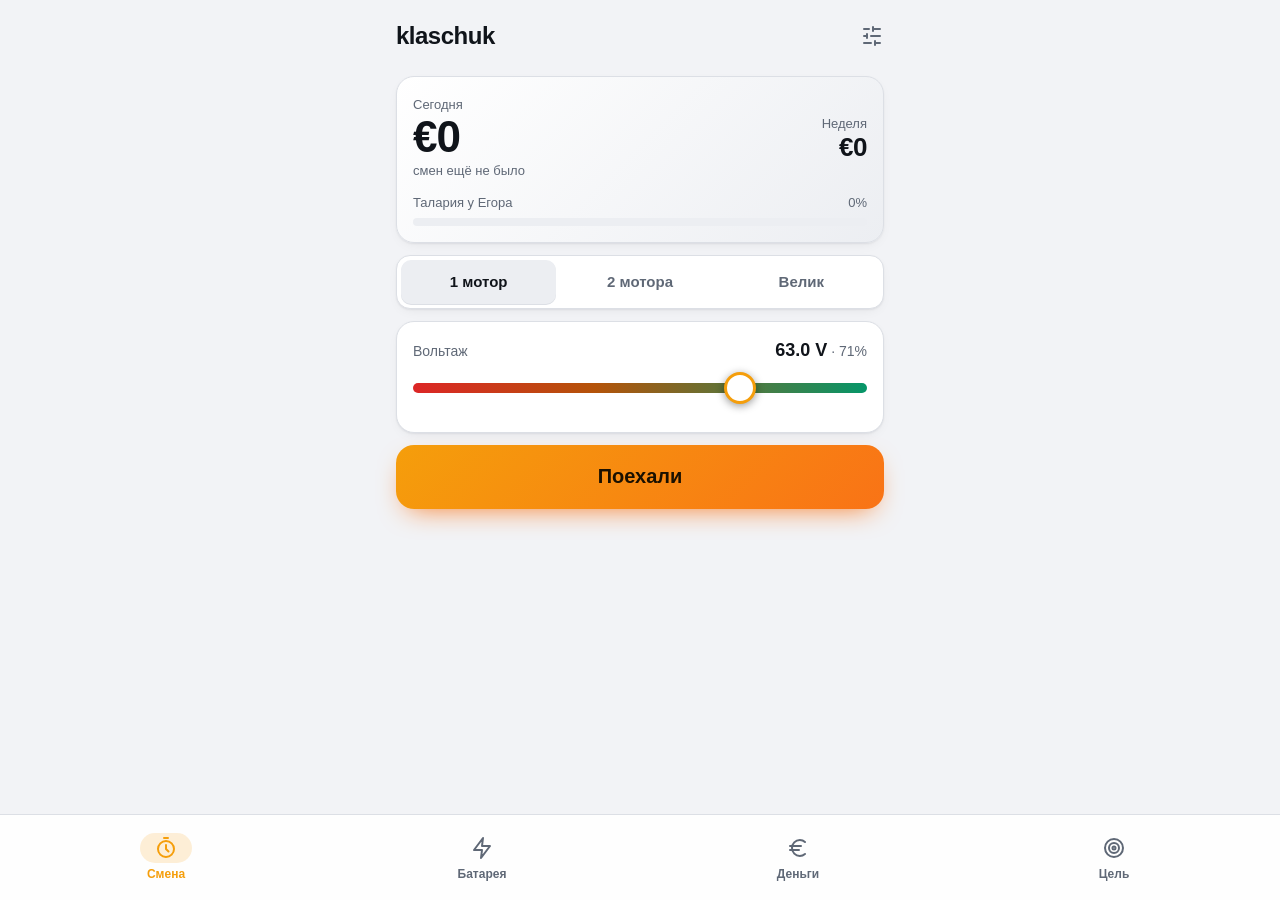
==== index.html @ dcc057a0 "klaschuk: приложение для курьера" ====
<!doctype html>
<html lang="ru">
<head>
<meta charset="utf-8">
<meta name="viewport" content="width=device-width, initial-scale=1, viewport-fit=cover">
<title>klaschuk</title>
<meta name="description" content="Смены, батарея, деньги и цель — для курьера.">
<meta name="theme-color" content="#0b0d12">
<meta name="apple-mobile-web-app-capable" content="yes">
<meta name="mobile-web-app-capable" content="yes">
<meta name="apple-mobile-web-app-status-bar-style" content="black-translucent">
<meta name="apple-mobile-web-app-title" content="klaschuk">
<meta name="robots" content="noindex">
<link rel="manifest" href="manifest.json">
<link rel="icon" href="icons/icon-192.png">
<link rel="apple-touch-icon" href="icons/apple-touch-icon.png">
<link rel="stylesheet" href="style.css?v=8">
</head>
<body>
<svg width="0" height="0" style="position:absolute" aria-hidden="true">
  <defs>
    <linearGradient id="g-accent" x1="0" y1="0" x2="1" y2="1"><stop offset="0" stop-color="#ffb020"/><stop offset="1" stop-color="#ff7a1a"/></linearGradient>
    <symbol id="i-timer" viewBox="0 0 24 24"><circle cx="12" cy="13" r="8"/><path d="M12 9v4l2.5 2.5M10 2h4"/></symbol>
    <symbol id="i-zap" viewBox="0 0 24 24"><path d="M13 2 4 14h8l-1 8 9-12h-8l1-8z"/></symbol>
    <symbol id="i-euro" viewBox="0 0 24 24"><path d="M4 10h11M4 14h9M19 6a7.7 7.7 0 0 0-5.2-2A7.9 7.9 0 0 0 6 12c0 4.4 3.5 8 7.8 8 2 0 3.8-.8 5.2-2"/></symbol>
    <symbol id="i-target" viewBox="0 0 24 24"><circle cx="12" cy="12" r="9"/><circle cx="12" cy="12" r="5"/><circle cx="12" cy="12" r="1.5"/></symbol>
    <symbol id="i-sliders" viewBox="0 0 24 24"><path d="M20 5h-7M9 5H4M20 12h-9M7 12H4M20 19h-5M11 19H4M13 3v4M7 10v4M15 17v4"/></symbol>
    <symbol id="i-home" viewBox="0 0 24 24"><path d="M3 10.5 12 3l9 7.5M5 9v12h14V9M10 21v-6h4v6"/></symbol>
    <symbol id="i-snow" viewBox="0 0 24 24"><path d="M12 2v20M2 12h20M5 5l14 14M19 5 5 19"/></symbol>
    <symbol id="i-x" viewBox="0 0 24 24"><path d="M18 6 6 18M6 6l12 12"/></symbol>
    <symbol id="i-pause" viewBox="0 0 24 24"><path d="M9 5v14M15 5v14"/></symbol>
    <symbol id="i-play" viewBox="0 0 24 24"><path d="M7 4v16l12-8z"/></symbol>
    <symbol id="i-plus" viewBox="0 0 24 24"><path d="M12 5v14M5 12h14"/></symbol>
    <symbol id="i-minus" viewBox="0 0 24 24"><path d="M5 12h14"/></symbol>
    <symbol id="i-flag" viewBox="0 0 24 24"><path d="M5 22V4M5 4h12l-2 4 2 4H5"/></symbol>
  </defs>
</svg>
<header class="top">
  <h1>klaschuk <i id="live" class="pulse" hidden aria-label="Смена идёт"></i></h1>
  <button class="icon" data-tab="settings" aria-label="Настройки"><svg class="ic" aria-hidden="true"><use href="#i-sliders"/></svg></button>
</header>
<main id="view"></main>
<nav class="tabs" id="tabs" aria-label="Разделы">
  <button data-tab="shift"><svg class="ic" aria-hidden="true"><use href="#i-timer"/></svg>Смена</button>
  <button data-tab="battery"><svg class="ic" aria-hidden="true"><use href="#i-zap"/></svg>Батарея</button>
  <button data-tab="money"><svg class="ic" aria-hidden="true"><use href="#i-euro"/></svg>Деньги</button>
  <button data-tab="goal"><svg class="ic" aria-hidden="true"><use href="#i-target"/></svg>Цель</button>
</nav>
<div id="toast" class="toast" role="status" aria-live="polite" hidden><span></span><button hidden></button></div>
<input type="file" id="importFile" accept="application/json,.json" hidden>
<script src="app.js?v=9"></script>
</body>
</html>
---- style.css ----
:root {
  --bg: #0b0d12;
  --card: #151922;
  --card-2: #1e2430;
  --line: #262d3a;
  --text: #f1f4f8;
  --muted: #8691a2;
  --accent: #ffb020;
  --accent-2: #ff7a1a;
  --accent-ink: #1a1000;
  --ok: #34d399;
  --soon: #fbbf24;
  --bad: #f87171;
  --r-sm: 10px; --r-md: 14px; --r-lg: 18px; --r-xl: 22px; --r-pill: 99px;
  --shadow-card: none;
  --shadow-cta: 0 10px 28px -12px var(--accent-2);
  color-scheme: dark;
}
@media (prefers-color-scheme: light) {
  :root {
    --bg: #f2f3f6; --card: #ffffff; --card-2: #eceef2; --line: #dcdfe5;
    --text: #10141a; --muted: #5f6876; --accent: #f59e0b; --accent-2: #f97316; --accent-ink: #1a1000;
    --ok: #059669; --soon: #b45309; --bad: #dc2626;
    --shadow-card: 0 1px 2px rgba(16, 20, 26, .06), 0 4px 14px -6px rgba(16, 20, 26, .10);
    color-scheme: light;
  }
}

* { box-sizing: border-box; -webkit-tap-highlight-color: transparent; }
[hidden] { display: none !important; }
html, body { margin: 0; background: var(--bg); color: var(--text); }
body {
  font: 16px/1.35 -apple-system, BlinkMacSystemFont, "SF Pro Text", "Segoe UI", Roboto, sans-serif;
  padding: env(safe-area-inset-top) 0 calc(112px + env(safe-area-inset-bottom));
  -webkit-text-size-adjust: 100%;
  font-variant-numeric: tabular-nums;
}
main, .top { max-width: 520px; margin: 0 auto; padding-left: 16px; padding-right: 16px; }

.top { display: flex; align-items: center; justify-content: space-between; padding-top: 12px; padding-bottom: 4px; }
.top h1 { font-size: 24px; font-weight: 800; letter-spacing: -0.5px; margin: 0; display: flex; align-items: center; gap: 10px; }
.icon { background: none; border: 0; color: var(--muted); width: 48px; height: 48px; min-height: 48px; padding: 0; margin-right: -12px; }
.icon.on { color: var(--accent); }
.pulse { width: 10px; height: 10px; border-radius: 50%; background: var(--ok); box-shadow: 0 0 0 0 var(--ok); animation: pulse 1.8s infinite; }
@keyframes pulse { 0% { box-shadow: 0 0 0 0 rgba(52, 211, 153, .6); } 100% { box-shadow: 0 0 0 12px rgba(52, 211, 153, 0); } }

.card { background: var(--card); border: 1px solid var(--line); border-radius: var(--r-lg); padding: 16px; margin: 12px 0; box-shadow: var(--shadow-card); }
.card h2 { font-size: 13px; font-weight: 700; text-transform: uppercase; letter-spacing: .6px; color: var(--muted); margin: 0 0 10px; display: flex; justify-content: space-between; }
.hero { background: linear-gradient(135deg, var(--card) 0%, var(--card-2) 100%); }
.dim { color: var(--muted); }
small { color: var(--muted); font-size: 13px; }
.xl { font-size: 44px; font-weight: 800; letter-spacing: -1px; line-height: 1; display: block; }
.lg { font-size: 26px; font-weight: 800; letter-spacing: -0.5px; line-height: 1.1; display: block; }
.ok { color: var(--ok); } .soon { color: var(--soon); } .bad { color: var(--bad); }

button, .btn {
  font: inherit; font-weight: 700; color: var(--text); background: var(--card-2);
  border: 1px solid var(--line); border-radius: var(--r-md); padding: 12px 14px; min-height: 48px;
  display: inline-flex; align-items: center; justify-content: center; gap: 6px; text-decoration: none; cursor: pointer;
  transition: transform .08s ease-out, opacity .08s ease-out, background-color .15s ease-out;
}
button:active, .btn:active { transform: scale(.97); opacity: .85; }
.go, .tap {
  display: flex; width: 100%; border: 0; color: var(--accent-ink);
  background: linear-gradient(135deg, var(--accent) 0%, var(--accent-2) 100%);
  box-shadow: var(--shadow-cta);
}
.go { min-height: 64px; font-size: 20px; margin: 12px 0; border-radius: var(--r-lg); }
.tap { min-height: 112px; font-size: 28px; border-radius: var(--r-xl); margin: 12px 0 4px; }
.end { color: var(--bad); border-color: color-mix(in srgb, var(--bad) 45%, transparent); background: transparent; }
.ghost { background: transparent; }
.x { background: none; border: 0; color: var(--muted); width: 44px; height: 44px; min-height: 44px; padding: 0; margin-right: -10px; }
.link { background: none; border: 0; color: var(--muted); min-height: 44px; padding: 6px 12px; font-weight: 600; font-size: 15px; }

.seg { display: flex; gap: 6px; margin: 10px 0; background: var(--card); border: 1px solid var(--line); border-radius: var(--r-md); padding: 4px; box-shadow: var(--shadow-card); }
.seg button { flex: 1; min-height: 42px; border: 0; background: transparent; color: var(--muted); border-radius: var(--r-sm); font-size: 15px; }
.seg button.on { background: var(--card-2); color: var(--text); box-shadow: 0 1px 0 var(--line); }
.chips { display: flex; flex-wrap: wrap; gap: 8px; margin: 10px 0; }
.chips button { min-height: 44px; padding: 8px 16px; border-radius: var(--r-pill); font-size: 15px; }
.chips button.on { background: var(--accent); color: var(--accent-ink); border-color: var(--accent); }

.row { display: flex; justify-content: space-between; align-items: center; gap: 12px; }
.grid2 { display: grid; grid-template-columns: 1fr 1fr; gap: 10px; }
.grid3 { display: grid; grid-template-columns: repeat(3, 1fr); gap: 8px; }
.kpi { background: var(--card-2); border-radius: var(--r-md); padding: 10px 12px; }
.kpi b { display: block; font-size: 20px; font-weight: 800; }
.kpi small { font-size: 12px; }
.r { text-align: right; }

label { display: block; font-size: 13px; color: var(--muted); margin: 10px 0 0; }
input:not([type=range]):not([type=checkbox]):not([type=file]), select {
  display: block; width: 100%; margin-top: 6px; padding: 14px; font: inherit; font-size: 18px; font-weight: 600;
  color: var(--text); background: var(--card-2); border: 1px solid var(--line); border-radius: var(--r-md);
  -webkit-appearance: none; appearance: none;
}
input:focus { outline: 2px solid var(--accent); outline-offset: 1px; }
.money-in { font-size: 34px !important; font-weight: 800 !important; text-align: center; padding: 16px !important; }
.inline { display: flex; gap: 8px; margin-top: 8px; }
.inline input { margin: 0 !important; flex: 1; min-width: 0; }

input[type=range] { -webkit-appearance: none; appearance: none; width: 100%; height: 44px; background: transparent; margin: 4px 0 0; }
input[type=range]::-webkit-slider-runnable-track { height: 10px; border-radius: 99px; background: linear-gradient(90deg, var(--bad), var(--soon) 40%, var(--ok)); }
input[type=range]::-moz-range-track { height: 10px; border-radius: 99px; background: linear-gradient(90deg, var(--bad), var(--soon) 40%, var(--ok)); }
input[type=range]::-webkit-slider-thumb { -webkit-appearance: none; width: 32px; height: 32px; margin-top: -11px; border-radius: 50%; background: #fff; border: 3px solid var(--accent); box-shadow: 0 2px 8px rgba(0,0,0,.4); }
input[type=range]::-moz-range-thumb { width: 26px; height: 26px; border-radius: 50%; background: #fff; border: 3px solid var(--accent); }
.vlabel { margin-top: 14px; display: flex; justify-content: space-between; align-items: baseline; font-size: 14px; color: var(--muted); }
.vlabel b { font-size: 18px; color: var(--text); }

.timer { font-size: 56px; font-weight: 800; letter-spacing: -2px; line-height: 1; margin: 6px 0 12px; }

.ringwrap { position: relative; width: 200px; height: 200px; margin: 4px auto 8px; }
.ring { width: 100%; height: 100%; }
.ring .track { fill: none; stroke: var(--card-2); stroke-width: 12; }
.ring .val { fill: none; stroke-width: 12; stroke-linecap: round; transition: stroke-dashoffset .3s; }
.ring.ok .val { stroke: var(--ok); } .ring.soon .val { stroke: var(--soon); } .ring.bad .val { stroke: var(--bad); }
.ring.accent .val { stroke: url(#g-accent); }
.ringtxt { position: absolute; inset: 0; display: flex; flex-direction: column; align-items: center; justify-content: center; text-align: center; }
.ringtxt b { font-size: 46px; font-weight: 800; letter-spacing: -1.5px; line-height: 1; }

.bars { display: grid; gap: 10px; }
.barrow { display: grid; grid-template-columns: 64px 1fr 60px; align-items: center; gap: 10px; font-size: 14px; }
.btrack { height: 12px; background: var(--card-2); border-radius: 99px; overflow: hidden; }
.btrack > i { display: block; height: 100%; border-radius: 99px; background: linear-gradient(90deg, var(--accent), var(--accent-2)); }
.progress { height: 8px; background: var(--card-2); border-radius: 99px; overflow: hidden; margin-top: 12px; }
.progress > i { display: block; height: 100%; background: linear-gradient(90deg, var(--accent), var(--accent-2)); }

.list { list-style: none; margin: 0; padding: 0; }
.list li { display: flex; justify-content: space-between; align-items: center; gap: 8px; padding: 11px 0; border-bottom: 1px solid var(--line); }
.list li:last-child { border-bottom: 0; }
.list .meta { font-size: 13px; color: var(--muted); }

details { margin-top: 12px; }
summary { color: var(--muted); font-size: 14px; cursor: pointer; padding: 6px 0; }

.tabs {
  position: fixed; left: 0; right: 0; bottom: 0; z-index: 10;
  display: grid; grid-template-columns: repeat(4, 1fr);
  background: color-mix(in srgb, var(--card) 88%, transparent); backdrop-filter: blur(14px); -webkit-backdrop-filter: blur(14px);
  border-top: 1px solid var(--line); padding: 6px 8px calc(6px + env(safe-area-inset-bottom));
}
.tabs button { flex-direction: column; gap: 3px; background: none; border: 0; font-size: 12px; font-weight: 600; color: var(--muted); min-height: 54px; }

.tabs button.on { color: var(--accent); }
.tabs button .ic { padding: 3px 14px; width: 52px; height: 30px; border-radius: var(--r-pill); transition: background-color .2s ease-out; }
.tabs button.on .ic { background: color-mix(in srgb, var(--accent) 16%, transparent); }

.toast {
  position: fixed; left: 50%; top: calc(10px + env(safe-area-inset-top)); transform: translateX(-50%); box-shadow: 0 8px 24px -8px rgba(0,0,0,.45);
  display: flex; align-items: center; gap: 12px; background: var(--text); color: var(--bg);
  padding: 10px 12px 10px 16px; border-radius: var(--r-md); font-weight: 700; z-index: 20; max-width: calc(100% - 32px);
}
.toast[hidden] { display: none; }
.toast button { min-height: 44px; padding: 6px 14px; background: var(--bg); color: var(--accent); border: 0; border-radius: 9px; }

.paused .timer { color: var(--muted); }
.pausebtn { width: 100%; margin-top: 10px; }
.paused .pausebtn { background: var(--ok); color: #04130c; border-color: var(--ok); }

.ic { width: 20px; height: 20px; flex: none; fill: none; stroke: currentColor; stroke-width: 2; stroke-linecap: round; stroke-linejoin: round; }
.tap .ic { width: 30px; height: 30px; stroke-width: 2.6; }
.icon .ic { width: 24px; height: 24px; }
button:focus-visible, .btn:focus-visible, input[type=range]:focus-visible { outline: 3px solid var(--accent); outline-offset: 2px; }
@media (prefers-reduced-motion: reduce) {
  *, *::before, *::after { animation: none !important; transition: none !important; }
}
.card > .vlabel:first-child, .card > .chips:first-child { margin-top: 0; }
.rowbtn { flex: 1; min-width: 0; justify-content: flex-start; text-align: left; flex-wrap: wrap; gap: 4px 8px; background: none; border: 0; padding: 4px 0; min-height: 44px; font-weight: 400; color: var(--text); }
.rowbtn b { font-weight: 700; }
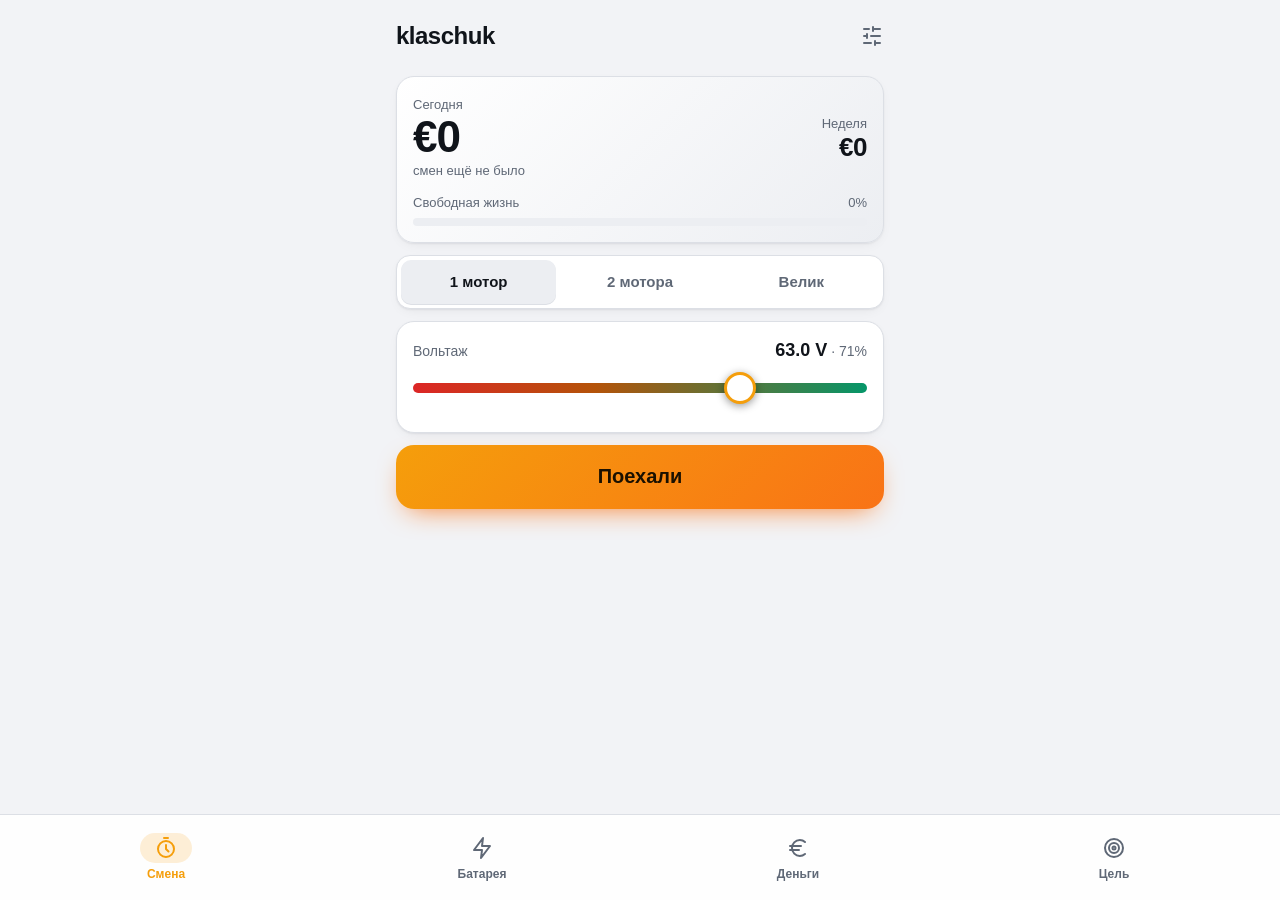
==== commit 9ba8f409: "v11: цель «Свободная жизнь», без пресетов" ====
--- a/index.html
+++ b/index.html
@@ -48,6 +48,6 @@
 </nav>
 <div id="toast" class="toast" role="status" aria-live="polite" hidden><span></span><button hidden></button></div>
 <input type="file" id="importFile" accept="application/json,.json" hidden>
-<script src="app.js?v=9"></script>
+<script src="app.js?v=11"></script>
 </body>
 </html>
